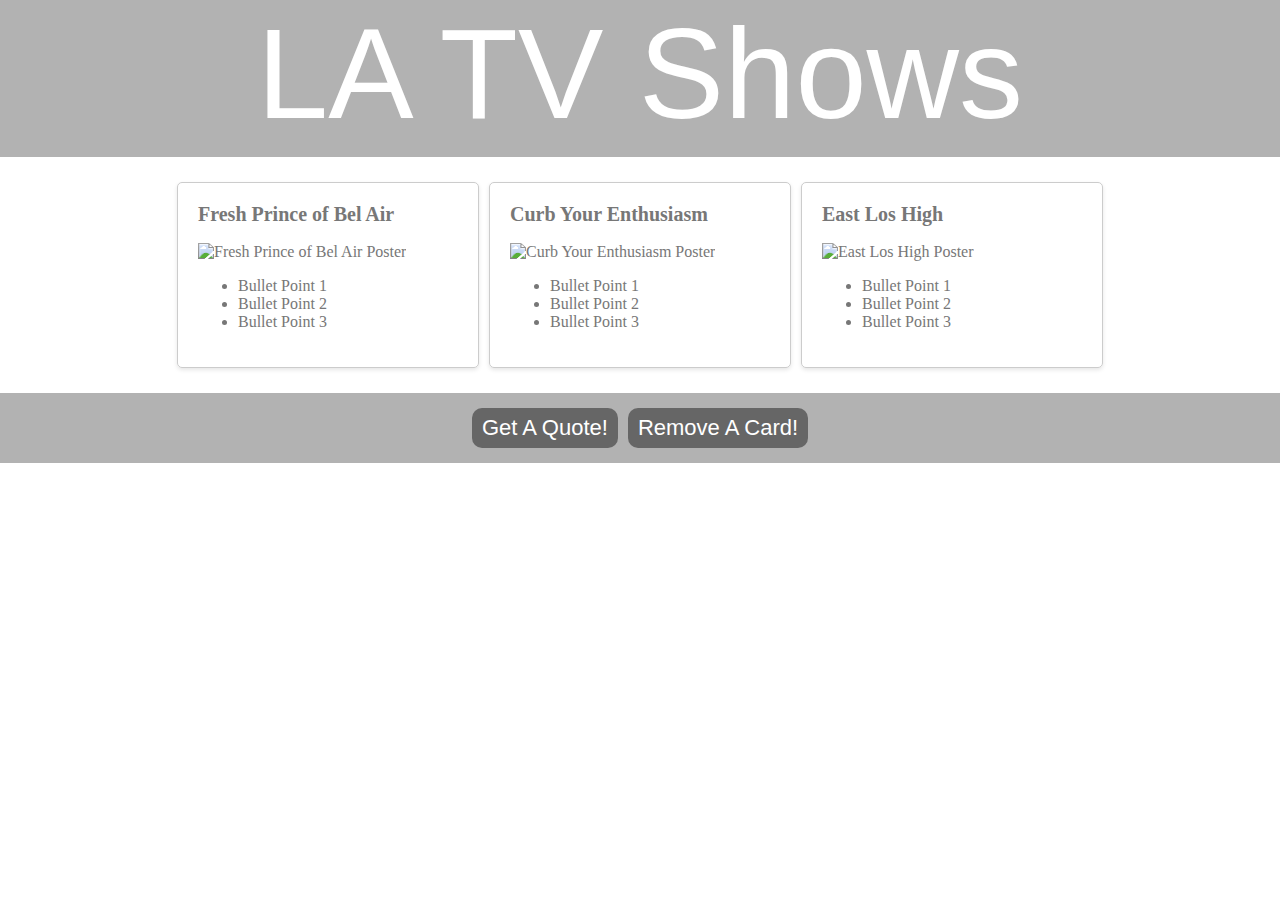
==== index.html @ 1193e155 "Initial commit" ====
<!DOCTYPE html>
<html>
  <head>
    <title>LA TV Shows | Home</title>
    <meta name="description" content="A Catalog of Shows Set in Los Angeles" />
    <link rel="stylesheet" href="style.css" />
    <script type="text/javascript" src="scripts.js"></script>
  </head>

  <body>
    <header class="main-header">
      <h1 class="title">LA TV Shows</h1>
    </header>
    <div id="card-container"></div>
    <div class="card" style="display: none">
      <div class="card-content">
        <h2>TV Show Title</h2>
        <img src="" alt="TV Show Poster" />
        <ul>
          <li>Bullet Point 1</li>
          <li>Bullet Point 2</li>
          <li>Bullet Point 3</li>
        </ul>
      </div>
    </div>
    <div class="footer">
      <button onclick="quoteAlert();">Get A Quote!</button>
      <button onclick="removeLastCard();">Remove A Card!</button>
    </div>
  </body>
</html>
---- style.css ----
html,
body {
  margin: 0;
  padding: 0;
}

.main-header {
  background-color: rgba(0, 0, 0, 0.3);
  padding-bottom: 10px;
}

.title {
  text-align: center;
  margin: 0;
  font-size: 8em;
  font-family: "Helvetica";
  font-weight: normal;
  color: white;
}

#card-container {
  display: flex;
  justify-content: center;
  margin: 20px;
}

.card {
  width: 300px;
  border: 1px solid #ccc;
  border-radius: 5px;
  box-shadow: 0 2px 4px rgba(0, 0, 0, 0.1);
  margin: 5px;
}

.card-content {
  padding: 20px;
  font-family: "Verdana";
  color: #777;
}

.card-content h2 {
  margin-top: 0;
  font-size: 20px;
}

.card img {
  width: 100%;
  height: auto;
}

.footer {
  display: flex;
  justify-content: center;
  background-color: rgba(0, 0, 0, 0.3);
  padding: 10px;
}

button {
  text-align: center;
  background-color: #666;
  border: none;
  padding-left: 10px;
  padding-right: 10px;
  height: 40px;
  border-radius: 10px;
  color: white;
  font-size: 22px;
  cursor: pointer;
  margin: 5px;
}
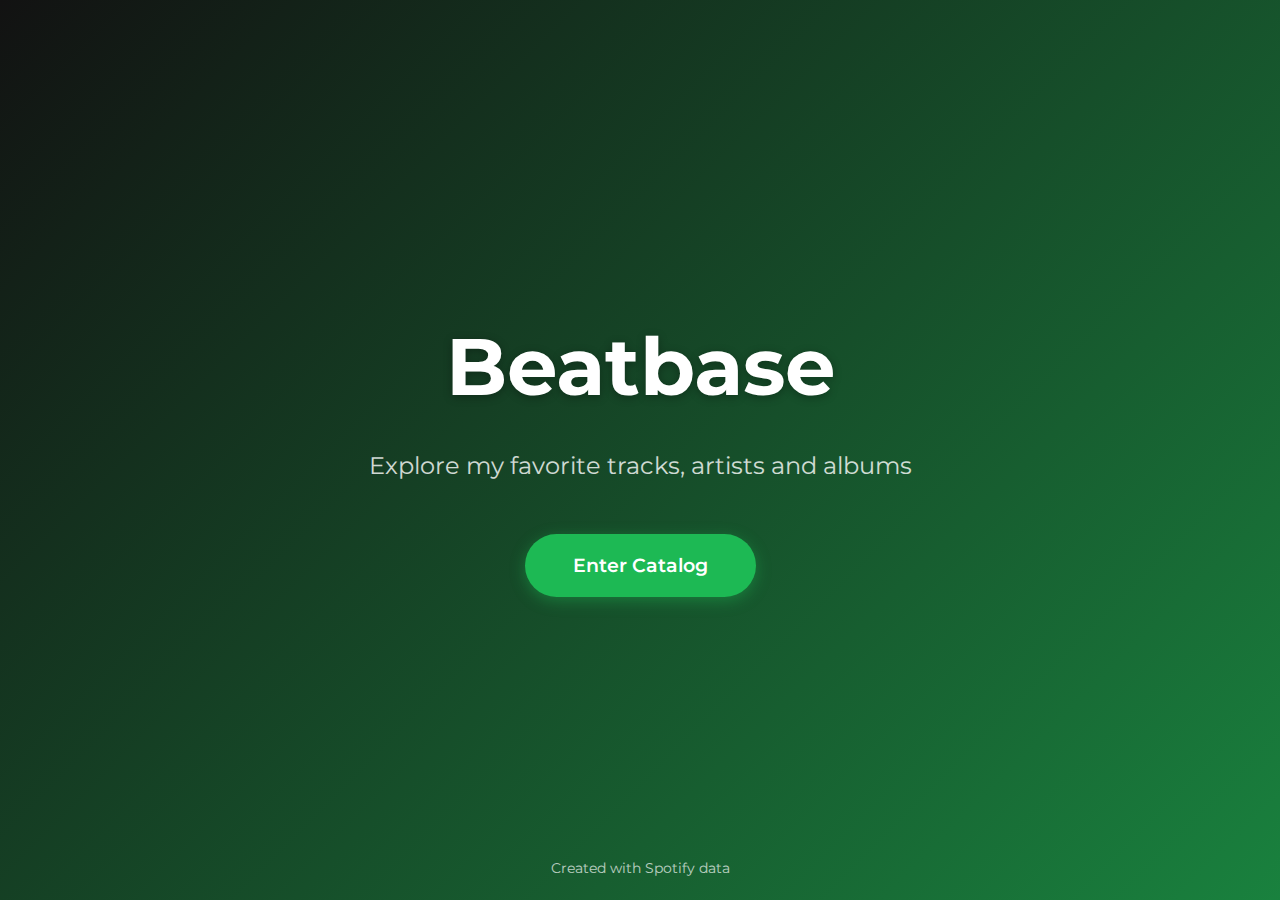
==== commit 9c028bee: "Added separate files" ====
--- a/index.html
+++ b/index.html
@@ -1,31 +1,25 @@
 <!DOCTYPE html>
-<html>
-  <head>
-    <title>LA TV Shows | Home</title>
-    <meta name="description" content="A Catalog of Shows Set in Los Angeles" />
-    <link rel="stylesheet" href="style.css" />
-    <script type="text/javascript" src="scripts.js"></script>
-  </head>
+<html lang="en">
+<head>
+    <meta charset="UTF-8">
+    <meta name="viewport" content="width=device-width, initial-scale=1.0">
+    <title>Music Catalog</title>
+    <link rel="stylesheet" href="style.css">
+    <link rel="preconnect" href="https://fonts.googleapis.com">
+    <link rel="preconnect" href="https://fonts.gstatic.com" crossorigin>
+    <link href="https://fonts.googleapis.com/css2?family=Montserrat:wght@400;600;700&display=swap" rel="stylesheet">
+</head>
+<body class="landing-page">
+    <div class="landing-container">
+        <h1 class="landing-title">Beatbase</h1>
+        <p class="landing-subtitle">Explore my favorite tracks, artists and albums</p>
+        <a href="catalog.html" class="enter-button">Enter Catalog</a>
+    </div>
+    
+    <footer class="landing-footer">
+        <p>Created with Spotify data</p>
+    </footer>
 
-  <body>
-    <header class="main-header">
-      <h1 class="title">LA TV Shows</h1>
-    </header>
-    <div id="card-container"></div>
-    <div class="card" style="display: none">
-      <div class="card-content">
-        <h2>TV Show Title</h2>
-        <img src="" alt="TV Show Poster" />
-        <ul>
-          <li>Bullet Point 1</li>
-          <li>Bullet Point 2</li>
-          <li>Bullet Point 3</li>
-        </ul>
-      </div>
-    </div>
-    <div class="footer">
-      <button onclick="quoteAlert();">Get A Quote!</button>
-      <button onclick="removeLastCard();">Remove A Card!</button>
-    </div>
-  </body>
-</html>
+    <script src="script.js"></script>
+</body>
+</html>--- a/style.css
+++ b/style.css
@@ -1,70 +1,292 @@
-html,
-body {
+/* Base styles */
+* {
   margin: 0;
   padding: 0;
-}
-
-.main-header {
-  background-color: rgba(0, 0, 0, 0.3);
-  padding-bottom: 10px;
-}
-
-.title {
+  box-sizing: border-box;
+}
+
+body {
+  font-family: 'Montserrat', sans-serif;
+  line-height: 1.6;
+}
+
+/* Landing page specific styles */
+.landing-page {
+  background: linear-gradient(135deg, #121212 0%, #1DB954 150%);
+  color: white;
+  height: 100vh;
+  display: flex;
+  flex-direction: column;
+  justify-content: center;
+  align-items: center;
   text-align: center;
-  margin: 0;
-  font-size: 8em;
-  font-family: "Helvetica";
-  font-weight: normal;
-  color: white;
-}
-
-#card-container {
-  display: flex;
-  justify-content: center;
-  margin: 20px;
-}
-
-.card {
-  width: 300px;
-  border: 1px solid #ccc;
-  border-radius: 5px;
-  box-shadow: 0 2px 4px rgba(0, 0, 0, 0.1);
-  margin: 5px;
-}
-
-.card-content {
-  padding: 20px;
-  font-family: "Verdana";
-  color: #777;
-}
-
-.card-content h2 {
-  margin-top: 0;
-  font-size: 20px;
-}
-
-.card img {
-  width: 100%;
-  height: auto;
-}
-
-.footer {
-  display: flex;
-  justify-content: center;
-  background-color: rgba(0, 0, 0, 0.3);
-  padding: 10px;
-}
-
-button {
-  text-align: center;
-  background-color: #666;
+  position: relative;
+}
+
+.landing-container {
+  max-width: 800px;
+  padding: 2rem;
+  animation: fadeIn 1.5s ease-in-out;
+}
+
+.landing-title {
+  font-size: 5rem;
+  font-weight: 700;
+  margin-bottom: 1rem;
+  text-shadow: 0 2px 10px rgba(0, 0, 0, 0.3);
+}
+
+.landing-subtitle {
+  font-size: 1.5rem;
+  margin-bottom: 3rem;
+  opacity: 0.8;
+}
+
+.enter-button {
+  display: inline-block;
+  background-color: #1DB954;
+  color: white;
+  font-size: 1.2rem;
+  font-weight: 600;
+  padding: 1rem 3rem;
+  border-radius: 50px;
+  text-decoration: none;
+  transition: all 0.3s ease;
+  box-shadow: 0 4px 15px rgba(29, 185, 84, 0.4);
+}
+
+.enter-button:hover {
+  background-color: #fff;
+  color: #1DB954;
+  transform: translateY(-3px);
+  box-shadow: 0 6px 20px rgba(29, 185, 84, 0.6);
+}
+
+.enter-button:active {
+  transform: translateY(1px);
+}
+
+.landing-footer {
+  position: absolute;
+  bottom: 20px;
+  font-size: 0.9rem;
+  opacity: 0.7;
+}
+
+/* Animation */
+@keyframes fadeIn {
+  from {
+      opacity: 0;
+      transform: translateY(20px);
+  }
+  to {
+      opacity: 1;
+      transform: translateY(0);
+  }
+}
+
+/* Responsive adjustments */
+@media (max-width: 768px) {
+  .landing-title {
+      font-size: 3rem;
+  }
+  
+  .landing-subtitle {
+      font-size: 1.2rem;
+  }
+  
+  .enter-button {
+      font-size: 1rem;
+      padding: 0.8rem 2.5rem;
+  }
+}
+
+
+/* Catalog page styles */
+.catalog-page {
+  background-color: #121212;
+  color: white;
+  min-height: 100vh;
+}
+
+.catalog-header {
+  background-color: #1e1e1e;
+  padding: 1.5rem 2rem;
+  display: flex;
+  justify-content: space-between;
+  align-items: center;
+  position: sticky;
+  top: 0;
+  z-index: 10;
+  box-shadow: 0 2px 10px rgba(0, 0, 0, 0.3);
+}
+
+.header-left {
+  display: flex;
+  align-items: center;
+  gap: 1.5rem;
+}
+
+.back-button {
+  color: white;
+  font-size: 1.2rem;
+  text-decoration: none;
+  transition: all 0.2s;
+}
+
+.back-button:hover {
+  color: #1DB954;
+}
+
+.catalog-header h1 {
+  font-size: 1.8rem;
+  font-weight: 700;
+}
+
+.header-actions {
+  display: flex;
+  gap: 1rem;
+  align-items: center;
+}
+
+.search-container {
+  position: relative;
+}
+
+.search-container input {
+  background-color: #2c2c2c;
   border: none;
-  padding-left: 10px;
-  padding-right: 10px;
-  height: 40px;
-  border-radius: 10px;
-  color: white;
-  font-size: 22px;
+  border-radius: 20px;
+  padding: 0.6rem 1rem 0.6rem 2.5rem;
+  color: white;
+  width: 200px;
+  font-family: inherit;
+}
+
+.search-container i {
+  position: absolute;
+  left: 12px;
+  top: 50%;
+  transform: translateY(-50%);
+  color: #b3b3b3;
+}
+
+.filter-container {
+  display: flex;
+  gap: 0.5rem;
+}
+
+.filter-container select {
+  background-color: #2c2c2c;
+  border: none;
+  border-radius: 4px;
+  padding: 0.6rem 1rem;
+  color: white;
+  font-family: inherit;
   cursor: pointer;
-  margin: 5px;
-}
+}
+
+.catalog-container {
+  max-width: 1200px;
+  margin: 0 auto;
+  padding: 2rem;
+}
+
+.tracks-header {
+  display: grid;
+  grid-template-columns: 50px 3fr 2fr 80px;
+  padding: 0.5rem 1rem;
+  border-bottom: 1px solid #2c2c2c;
+  font-weight: 600;
+  color: #b3b3b3;
+}
+
+.track-item {
+  display: grid;
+  grid-template-columns: 50px 3fr 2fr 80px;
+  padding: 0.8rem 1rem;
+  border-radius: 4px;
+  align-items: center;
+  transition: background-color 0.2s;
+}
+
+.track-item:hover {
+  background-color: #2a2a2a;
+}
+
+.track-number {
+  font-size: 1rem;
+  color: #b3b3b3;
+}
+
+.track-info {
+  display: flex;
+  align-items: center;
+  gap: 1rem;
+}
+
+.track-image {
+  width: 50px;
+  height: 50px;
+  object-fit: cover;
+  border-radius: 4px;
+}
+
+.track-details {
+  display: flex;
+  flex-direction: column;
+}
+
+.track-name {
+  font-weight: 600;
+  margin-bottom: 0.2rem;
+}
+
+.track-artist {
+  font-size: 0.9rem;
+  color: #b3b3b3;
+}
+
+.track-album {
+  color: #b3b3b3;
+}
+
+.track-duration {
+  justify-self: end;
+  color: #b3b3b3;
+}
+
+/* Responsive adjustments for catalog page */
+@media (max-width: 768px) {
+  .catalog-header {
+      flex-direction: column;
+      align-items: flex-start;
+      gap: 1rem;
+  }
+  
+  .header-actions {
+      width: 100%;
+      flex-direction: column;
+      align-items: flex-start;
+  }
+  
+  .filter-container {
+      width: 100%;
+  }
+  
+  .filter-container select {
+      width: 100%;
+  }
+  
+  .tracks-header {
+      grid-template-columns: 40px 3fr 0 80px;
+  }
+  
+  .track-item {
+      grid-template-columns: 40px 3fr 0 80px;
+  }
+  
+  .track-album {
+      display: none;
+  }
+}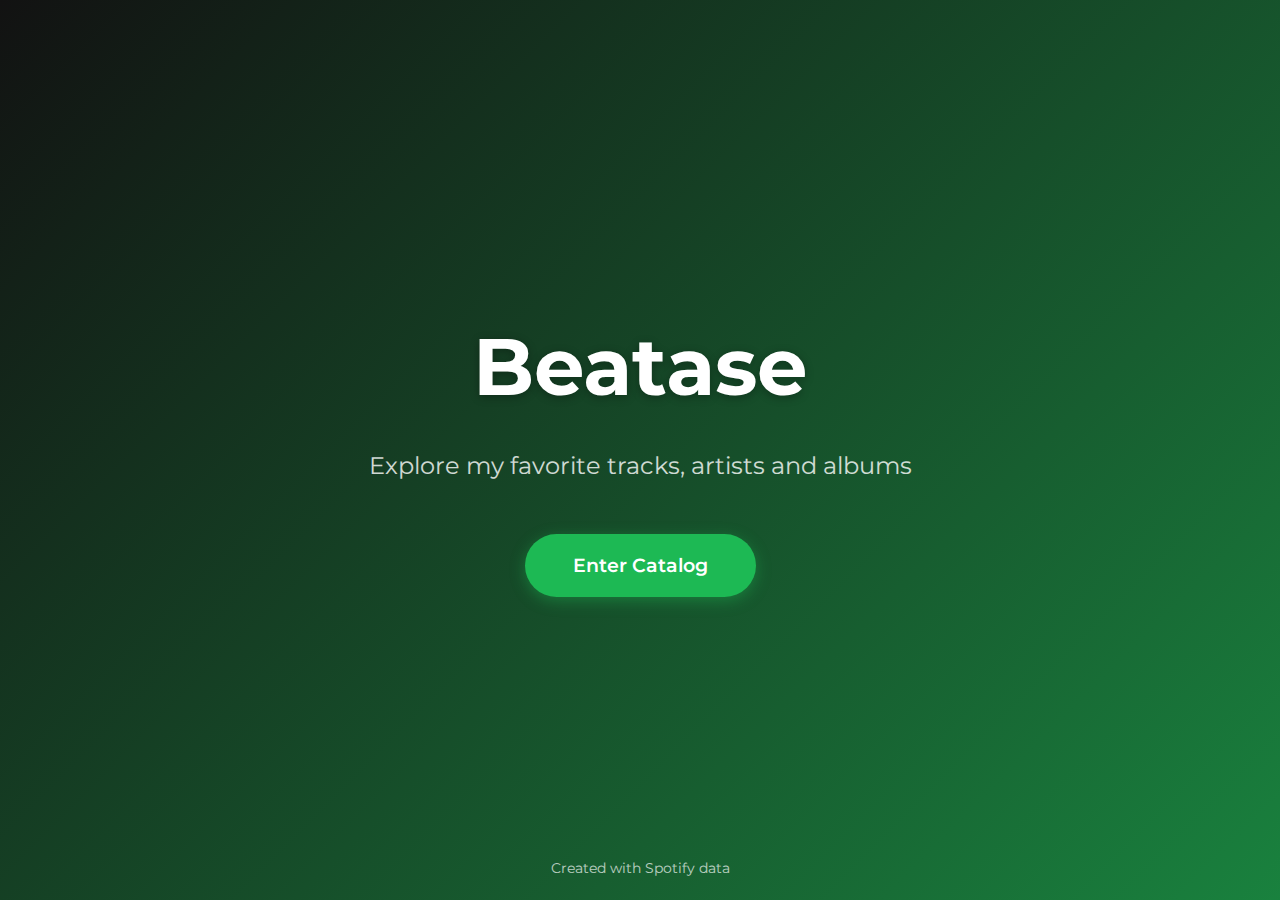
==== commit 2c0943dc: "Adjusted spelling" ====
--- a/index.html
+++ b/index.html
@@ -11,7 +11,7 @@
 </head>
 <body class="landing-page">
     <div class="landing-container">
-        <h1 class="landing-title">Beatbase</h1>
+        <h1 class="landing-title">Beatase</h1>
         <p class="landing-subtitle">Explore my favorite tracks, artists and albums</p>
         <a href="catalog.html" class="enter-button">Enter Catalog</a>
     </div>
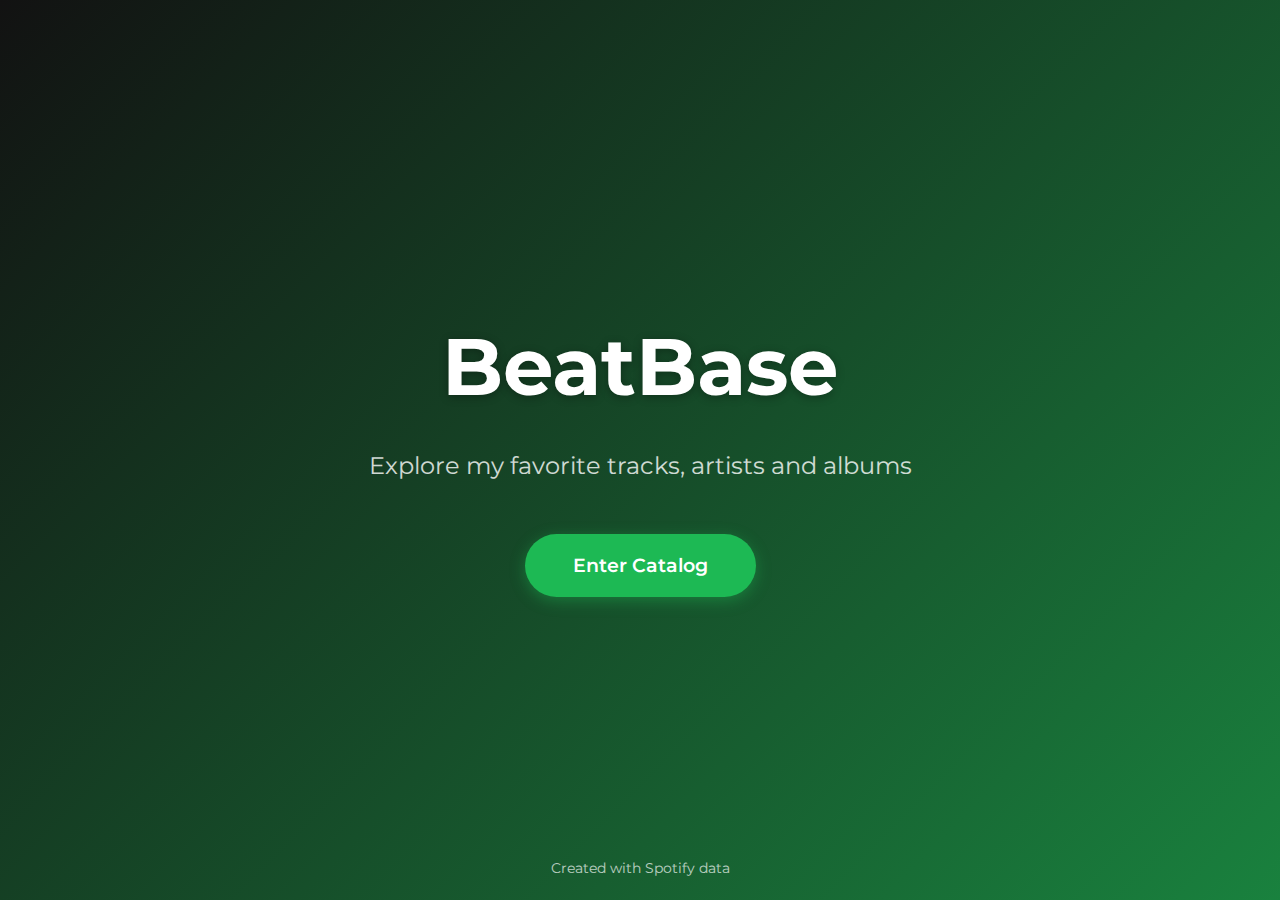
==== commit cba39685: "Adjusted html" ====
--- a/index.html
+++ b/index.html
@@ -11,7 +11,7 @@
 </head>
 <body class="landing-page">
     <div class="landing-container">
-        <h1 class="landing-title">Beatase</h1>
+        <h1 class="landing-title">BeatBase</h1>
         <p class="landing-subtitle">Explore my favorite tracks, artists and albums</p>
         <a href="catalog.html" class="enter-button">Enter Catalog</a>
     </div>
@@ -20,6 +20,6 @@
         <p>Created with Spotify data</p>
     </footer>
 
-    <script src="script.js"></script>
+    <script src="scripts.js"></script>
 </body>
 </html>